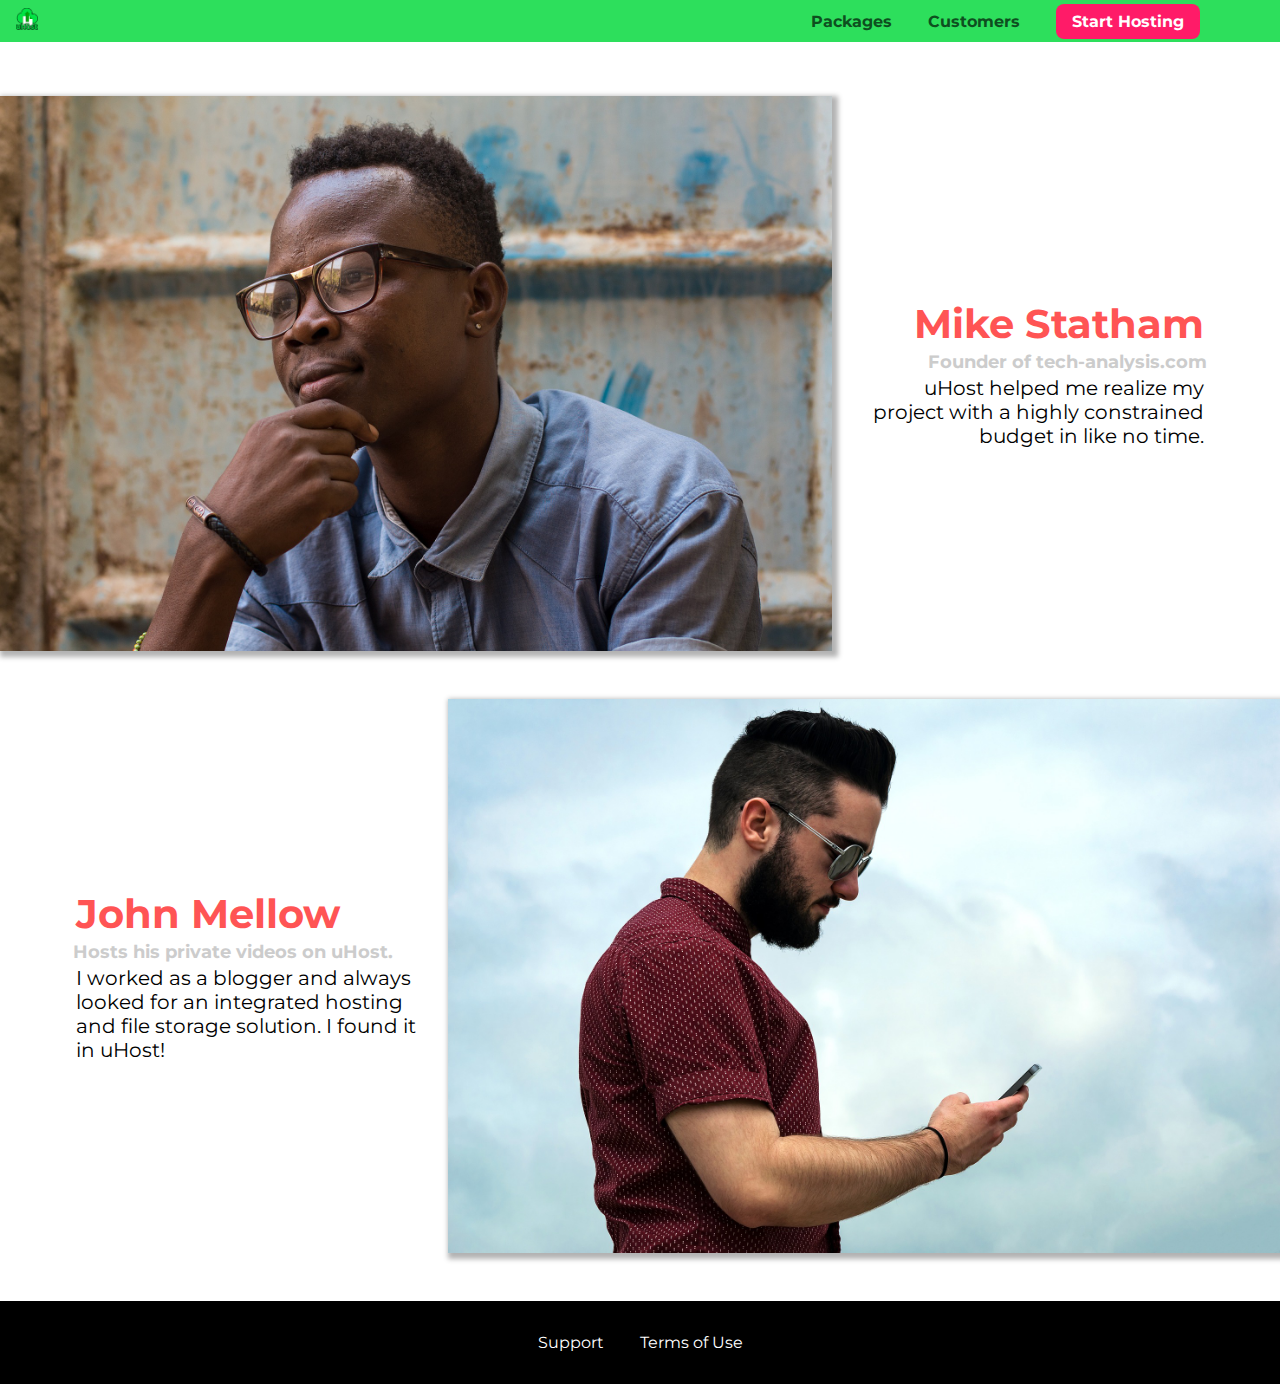
==== CSS-The Complete Guide/customers/index.html @ 4615f570 "Section-7 ended" ====
<!DOCTYPE html>
<html lang="en">
  <head>
    <meta charset="UTF-8" />
    <meta name="viewport" content="width=device-width, initial-scale=1.0" />
    <meta http-equiv="X-UA-Compatible" content="ie=edge" />
    <title>uHost Customers</title>
    <link rel="shortcut icon" href="../favicon.png" />
    <link
      href="https://fonts.googleapis.com/css?family=Anton|Montserrat:400,700"
      rel="stylesheet"
    />
    <link rel="stylesheet" href="../shared.css" />
    <link rel="stylesheet" href="customers.css" />
  </head>

  <body>
    <header class="main-header">
      <div>
        <a href="../index.html" class="main-header__brand">
          <img
            src="../images/uhost-icon.png"
            alt="uHost - Your favorite hosting company"
          />
        </a>
      </div>
      <nav class="main-nav">
        <ul class="main-nav__items">
          <li class="main-nav__item">
            <a href="../packages/index.html">Packages</a>
          </li>
          <li class="main-nav__item">
            <a href="index.html">Customers</a>
          </li>
          <li class="main-nav__item main-nav__item--cta">
            <a href="start-hosting/index.html">Start Hosting</a>
          </li>
        </ul>
      </nav>
    </header>
    <main>
      <div>
        <div class="testimonial" id="customer-1">
          <div class="testimonial__image-container">
            <img
              src="../images/customer-1.jpg"
              alt="Mike Statham - Customer"
              class="testimonial__image"
            />
          </div>
          <div class="testimonial__info">
            <h1 class="testimonial__name">Mike Statham</h1>
            <h2 class="testimonial__subtitle">
              Founder of
              <a href="tech-analysis.com">tech-analysis.com</a>
            </h2>
            <p class="testimonial__text">
              uHost helped me realize my project with a highly constrained
              budget in like no time.
            </p>
          </div>
        </div>
        <div class="testimonial" id="customer-2">
          <div class="testimonial__info">
            <h1 class="testimonial__name">John Mellow</h1>
            <h2 class="testimonial__subtitle">
              Hosts his private videos on uHost.
            </h2>
            <p class="testimonial__text">
              I worked as a blogger and always looked for an integrated hosting
              and file storage solution. I found it in uHost!
            </p>
          </div>
          <div class="testimonial__image-container">
            <img
              src="../images/customer-2.jpg"
              alt="John Mellow - Customer"
              class="testimonial__image"
            />
          </div>
        </div>
      </div>
    </main>
    <footer class="main-footer">
      <nav>
        <ul class="main-footer__links">
          <li class="main-footer__link">
            <a href="#">Support</a>
          </li>
          <li class="main-footer__link">
            <a href="#">Terms of Use</a>
          </li>
        </ul>
      </nav>
    </footer>
  </body>
</html>
---- CSS-The Complete Guide/shared.css ----
* {
    box-sizing: border-box; /* width and height include padding and borders */
}

body {
    font-family: 'Montserrat', sans-serif;
    margin: 0;
}

.main-header {
    background-color: #2ddf5c;
    width: 100%;
    padding: 8px 16px;
    /* add fixed top position */
    position: fixed;
    top: 0;
    left: 0;
    z-index: 1;                                                                                                                                
}

.main-header > div {
    display: inline-block;
    vertical-align: middle; /* align center */
}

.main-header__brand {
    color: #0e4f1f;
    text-decoration: none;
    font-weight: bold;
    font-size: 22px;
    height: 22px;
    display: inline-block;
}

.main-header__brand img {
    height: 100%;
}

.main-nav {
    display: inline-block;
    text-align: right;
    width: calc(100% - 74px);
    vertical-align: middle; /* align center both should be */
}

.main-nav__items {
    margin: 0;
    padding: 0;
    list-style: none;
}

.main-nav__item {
    display: inline-block;
    margin: 0 16px;
    text-decoration: none;
}

.main-nav__item a {
    text-decoration: none;
    color: #0e4f1f;
    font-weight: bold;
    padding: 3px 0;
}

.main-nav__item a:hover,
.main-nav__item a:active {
    color: white;
    border-bottom: 5px solid white;
}

.main-nav__item--cta a {
    color: white;
    background-color: #ff1b68;
    padding: 8px 16px;
    border-radius: 8px;
}

.main-nav__item--cta a:hover,
.main-nav__item--cta a:active {
    color: #ff1b68;
    background: white;
    border: none;

}

.main-footer {
    background: black;
    padding: 32px;
    margin-top: 48px;
}

.main-footer__links {
    list-style: none;
    margin: 0;
    padding: 0;
    text-align: center;
}

.main-footer__link {
    display: inline-block;
    margin: 0 16px;
}

.main-footer__link a {
    color: white;
    text-decoration: none;
}

.main-footer__link a:hover,
.main-footer__link a:active {
    color: #ccc;
}

.button {
    background: #0e4f1f;
    color: white;
    font: inherit;
    border: 1.5px solid #0e4f1f;
    padding: 8px;
    border-radius: 8px;
    font-weight: bold;
    cursor: pointer; 
}

.button:hover, 
.button:active {
    background: white;
    color: #0e4f1f;
}

.button:focus {
    outline: none;
}
---- CSS-The Complete Guide/customers/customers.css ----
.testimonial {
  font-size: 20px;
  margin: 48px 0;
}

.testimonial__list {
  width: 80%;
  margin: auto;
}

.testimonial:first-of-type {
  margin-top: 96px;
}

.testimonial__image-container {
  width: 65%;
  display: inline-block;
  vertical-align: middle;
  box-shadow: 3px 3px 5px 3px rgba(0, 0, 0, 0.3);
}

.testimonial__image {
  width: 100%;
  vertical-align: top;
}

.testimonial__info {
  text-align: right;
  padding: 14px;
  display: inline-block;
  vertical-align: middle;
  width: 30%;
}

#customer-2.testimonial {
  text-align: right;
}

#customer-2 .testimonial__info {
  text-align: left;
}

.testimonial__name {
  margin: 3px;
  color: #ff5454;
}

.testimonial__subtitle {
  margin: 0;
  font-size: 18px;
  color: #ccc;
}

.testimonial__subtitle a {
  color: inherit;
  text-decoration: none;
}

.testimonial__subtitle a:hover,
.testimonial__subtitle a:active {
  color: #7a7a7a;
}

.testimonial__text {
  margin: 3px;
}
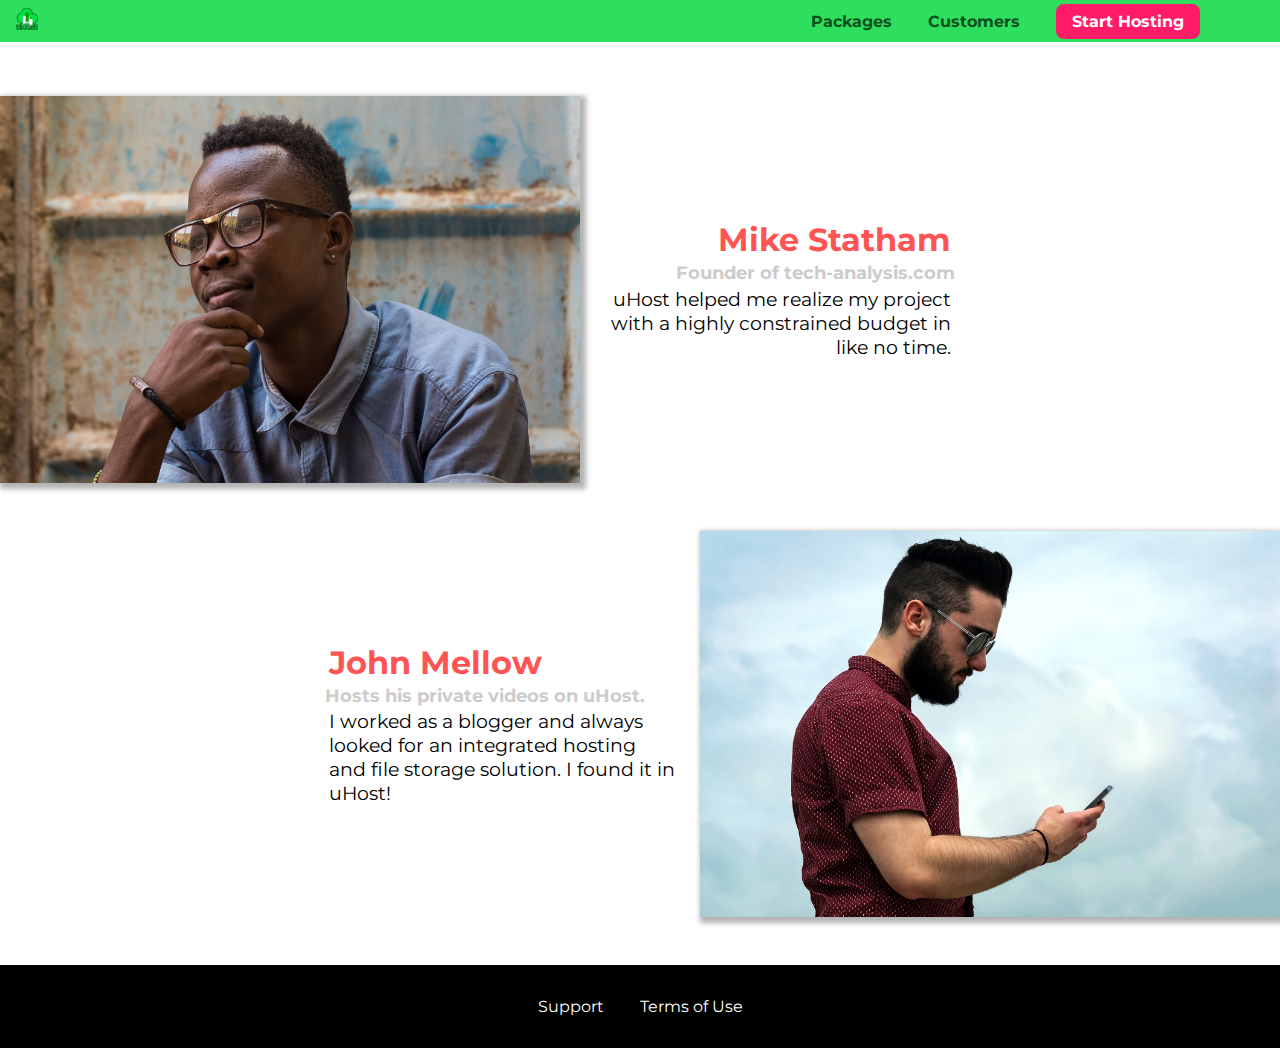
==== commit d3cf16b5: "Section-8 refactored css files with rem and em units" ====
--- a/CSS-The Complete Guide/customers/index.html
+++ b/CSS-The Complete Guide/customers/index.html
@@ -15,6 +15,7 @@
   </head>
 
   <body>
+    <div class="backdrop"></div>
     <header class="main-header">
       <div>
         <a href="../index.html" class="main-header__brand">
--- a/CSS-The Complete Guide/shared.css
+++ b/CSS-The Complete Guide/shared.css
@@ -7,10 +7,21 @@
     margin: 0;
 }
 
+.backdrop {
+    position: fixed;
+    display: none;
+    top: 0;
+    left: 0;
+    z-index: 100;
+    width: 100%;
+    height: 100%;
+    background-color: rgba(0, 0, 0, 0.5);
+}
+
 .main-header {
     background-color: #2ddf5c;
     width: 100%;
-    padding: 8px 16px;
+    padding: 0.5rem 1rem;
     /* add fixed top position */
     position: fixed;
     top: 0;
@@ -27,8 +38,8 @@
     color: #0e4f1f;
     text-decoration: none;
     font-weight: bold;
-    font-size: 22px;
-    height: 22px;
+    font-size: 1.4rem;
+    height: 1.4rem;
     display: inline-block;
 }
 
@@ -51,7 +62,7 @@
 
 .main-nav__item {
     display: inline-block;
-    margin: 0 16px;
+    margin: 0 1rem;
     text-decoration: none;
 }
 
@@ -59,7 +70,7 @@
     text-decoration: none;
     color: #0e4f1f;
     font-weight: bold;
-    padding: 3px 0;
+    padding: 0.2rem 0;
 }
 
 .main-nav__item a:hover,
@@ -71,7 +82,7 @@
 .main-nav__item--cta a {
     color: white;
     background-color: #ff1b68;
-    padding: 8px 16px;
+    padding: 0.5rem 1rem;
     border-radius: 8px;
 }
 
@@ -85,8 +96,8 @@
 
 .main-footer {
     background: black;
-    padding: 32px;
-    margin-top: 48px;
+    padding: 2rem;
+    margin-top: 3rem;
 }
 
 .main-footer__links {
@@ -98,7 +109,7 @@
 
 .main-footer__link {
     display: inline-block;
-    margin: 0 16px;
+    margin: 0 1rem;
 }
 
 .main-footer__link a {
@@ -116,7 +127,7 @@
     color: white;
     font: inherit;
     border: 1.5px solid #0e4f1f;
-    padding: 8px;
+    padding: 0.5rem;
     border-radius: 8px;
     font-weight: bold;
     cursor: pointer; 
--- a/CSS-The Complete Guide/customers/customers.css
+++ b/CSS-The Complete Guide/customers/customers.css
@@ -1,6 +1,6 @@
 .testimonial {
-  font-size: 20px;
-  margin: 48px 0;
+  font-size: 1.2rem;
+  margin: 3rem 0;
 }
 
 .testimonial__list {
@@ -9,11 +9,12 @@
 }
 
 .testimonial:first-of-type {
-  margin-top: 96px;
+  margin-top: 6rem;
 }
 
 .testimonial__image-container {
   width: 65%;
+  max-width: 580px;
   display: inline-block;
   vertical-align: middle;
   box-shadow: 3px 3px 5px 3px rgba(0, 0, 0, 0.3);
@@ -26,7 +27,7 @@
 
 .testimonial__info {
   text-align: right;
-  padding: 14px;
+  padding: 0.9rem;
   display: inline-block;
   vertical-align: middle;
   width: 30%;
@@ -41,13 +42,14 @@
 }
 
 .testimonial__name {
-  margin: 3px;
+  margin: 0.2rem;
   color: #ff5454;
+  font-size: 2rem;
 }
 
 .testimonial__subtitle {
   margin: 0;
-  font-size: 18px;
+  font-size: 1.1rem;
   color: #ccc;
 }
 
@@ -62,5 +64,5 @@
 }
 
 .testimonial__text {
-  margin: 3px;
+  margin: 0.2rem;
 }
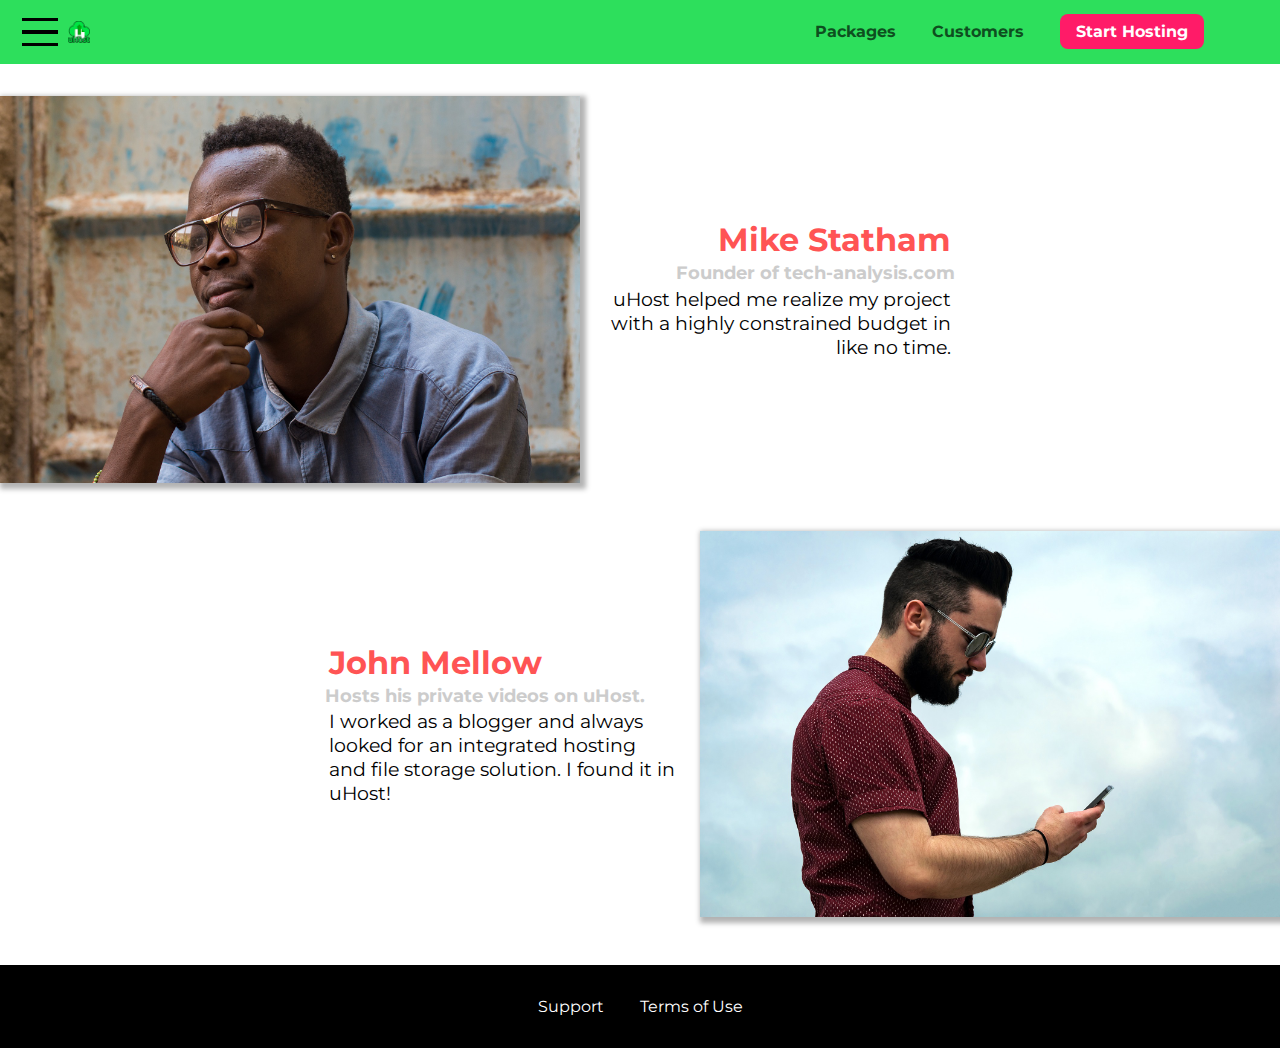
==== commit b5a4b351: "Section-9 ended" ====
--- a/CSS-The Complete Guide/customers/index.html
+++ b/CSS-The Complete Guide/customers/index.html
@@ -18,6 +18,11 @@
     <div class="backdrop"></div>
     <header class="main-header">
       <div>
+        <button class="toggle-button">
+          <span class="toggle-button__bar"></span>
+          <span class="toggle-button__bar"></span>
+          <span class="toggle-button__bar"></span>
+        </button>
         <a href="../index.html" class="main-header__brand">
           <img
             src="../images/uhost-icon.png"
@@ -39,6 +44,19 @@
         </ul>
       </nav>
     </header>
+    <nav class="mobile-nav">
+      <ul class="mobile-nav__items">
+        <li class="mobile-nav__item">
+          <a href="../packages/index.html">Packages</a>
+        </li>
+        <li class="mobile-nav__item">
+          <a href="index.html">Customers</a>
+        </li>
+        <li class="mobile-nav__item mobile-nav__item--cta">
+          <a href="../start-hosting/index.html">Start Hosting</a>
+        </li>
+      </ul>
+    </nav>
     <main>
       <div>
         <div class="testimonial" id="customer-1">
@@ -94,5 +112,6 @@
         </ul>
       </nav>
     </footer>
+    <script type="text/javascript" src="../shared.js"></script>
   </body>
 </html>
--- a/CSS-The Complete Guide/shared.css
+++ b/CSS-The Complete Guide/shared.css
@@ -1,144 +1,202 @@
 * {
-    box-sizing: border-box; /* width and height include padding and borders */
+  box-sizing: border-box; /* width and height include padding and borders */
 }
 
 body {
-    font-family: 'Montserrat', sans-serif;
-    margin: 0;
+  font-family: "Montserrat", sans-serif;
+  margin: 0;
 }
 
 .backdrop {
-    position: fixed;
-    display: none;
-    top: 0;
-    left: 0;
-    z-index: 100;
-    width: 100%;
-    height: 100%;
-    background-color: rgba(0, 0, 0, 0.5);
+  position: fixed;
+  display: none;
+  top: 0;
+  left: 0;
+  z-index: 100;
+  width: 100vw;
+  height: 100vh;
+  background-color: rgba(0, 0, 0, 0.5);
 }
 
 .main-header {
-    background-color: #2ddf5c;
-    width: 100%;
-    padding: 0.5rem 1rem;
-    /* add fixed top position */
-    position: fixed;
-    top: 0;
-    left: 0;
-    z-index: 1;                                                                                                                                
+  background-color: #2ddf5c;
+  width: 100%;
+  padding: 0.5rem 1rem;
+  /* add fixed top position */
+  position: fixed;
+  top: 0;
+  left: 0;
+  z-index: 1;
 }
 
 .main-header > div {
-    display: inline-block;
-    vertical-align: middle; /* align center */
+  display: inline-block;
+  vertical-align: middle; /* align center */
+}
+
+.toggle-button {
+  width: 3rem;
+  background: transparent;
+  border: none;
+  cursor: pointer;
+  padding-top: 0;
+  padding-bottom: 0;
+  vertical-align: middle;
+}
+
+.toggle-button:focus {
+  outline: none;
+}
+
+.toggle-button__bar {
+  width: 100%;
+  height: 0.2rem;
+  background: black;
+  display: block;
+  margin: 0.6rem 0;
 }
 
 .main-header__brand {
-    color: #0e4f1f;
-    text-decoration: none;
-    font-weight: bold;
-    font-size: 1.4rem;
-    height: 1.4rem;
-    display: inline-block;
+  color: #0e4f1f;
+  text-decoration: none;
+  font-weight: bold;
+  font-size: 1.4rem;
+  height: 1.4rem;
+  display: inline-block;
+  vertical-align: middle;
 }
 
 .main-header__brand img {
-    height: 100%;
+  height: 100%;
 }
 
 .main-nav {
-    display: inline-block;
-    text-align: right;
-    width: calc(100% - 74px);
-    vertical-align: middle; /* align center both should be */
+  display: inline-block;
+  text-align: right;
+  width: calc(100% - 122px);
+  vertical-align: middle; /* align center both should be */
 }
 
 .main-nav__items {
-    margin: 0;
-    padding: 0;
-    list-style: none;
+  margin: 0;
+  padding: 0;
+  list-style: none;
 }
 
 .main-nav__item {
-    display: inline-block;
-    margin: 0 1rem;
-    text-decoration: none;
-}
-
-.main-nav__item a {
-    text-decoration: none;
-    color: #0e4f1f;
-    font-weight: bold;
-    padding: 0.2rem 0;
+  display: inline-block;
+  margin: 0 1rem;
+  text-decoration: none;
+}
+
+.main-nav__item a,
+.mobile-nav__item a {
+  text-decoration: none;
+  color: #0e4f1f;
+  font-weight: bold;
+  padding: 0.2rem 0;
 }
 
 .main-nav__item a:hover,
 .main-nav__item a:active {
-    color: white;
-    border-bottom: 5px solid white;
-}
-
-.main-nav__item--cta a {
-    color: white;
-    background-color: #ff1b68;
-    padding: 0.5rem 1rem;
-    border-radius: 8px;
+  color: white;
+  border-bottom: 5px solid white;
+}
+
+.main-nav__item--cta a,
+.mobile-nav__item a:hover,
+.mobile-nav__item a:active {
+  color: white;
+  background-color: #ff1b68;
+  padding: 0.5rem 1rem;
+  border-radius: 8px;
 }
 
 .main-nav__item--cta a:hover,
-.main-nav__item--cta a:active {
-    color: #ff1b68;
-    background: white;
-    border: none;
-
+.main-nav__item--cta a:active,
+.mobile-nav__item {
+  color: #ff1b68;
+  background: white;
+  border: none;
 }
 
 .main-footer {
-    background: black;
-    padding: 2rem;
-    margin-top: 3rem;
+  background: black;
+  padding: 2rem;
+  margin-top: 3rem;
 }
 
 .main-footer__links {
-    list-style: none;
-    margin: 0;
-    padding: 0;
-    text-align: center;
+  list-style: none;
+  margin: 0;
+  padding: 0;
+  text-align: center;
 }
 
 .main-footer__link {
-    display: inline-block;
-    margin: 0 1rem;
+  display: inline-block;
+  margin: 0 1rem;
 }
 
 .main-footer__link a {
-    color: white;
-    text-decoration: none;
+  color: white;
+  text-decoration: none;
 }
 
 .main-footer__link a:hover,
 .main-footer__link a:active {
-    color: #ccc;
+  color: #ccc;
+}
+
+.mobile-nav {
+  display: none;
+  position: fixed;
+  z-index: 101;
+  top: 0;
+  left: 0;
+  background: white;
+  width: 80%;
+  height: 100vh;
+}
+
+.mobile-nav__items {
+  width: 90%;
+  height: 100%;
+  list-style: none;
+  margin: 10% auto;
+  padding: 0;
+  text-align: center;
+}
+
+.mobile-nav__item {
+  margin: 1rem 0;
+}
+
+.mobile-nav__item a {
+  font-size: 1.5rem;
 }
 
 .button {
-    background: #0e4f1f;
-    color: white;
-    font: inherit;
-    border: 1.5px solid #0e4f1f;
-    padding: 0.5rem;
-    border-radius: 8px;
-    font-weight: bold;
-    cursor: pointer; 
-}
-
-.button:hover, 
+  background: #0e4f1f;
+  color: white;
+  font: inherit;
+  border: 1.5px solid #0e4f1f;
+  padding: 0.5rem;
+  border-radius: 8px;
+  font-weight: bold;
+  cursor: pointer;
+}
+
+.button:hover,
 .button:active {
-    background: white;
-    color: #0e4f1f;
+  background: white;
+  color: #0e4f1f;
 }
 
 .button:focus {
-    outline: none;
-}+  outline: none;
+}
+
+.open {
+  display: block !important;
+}
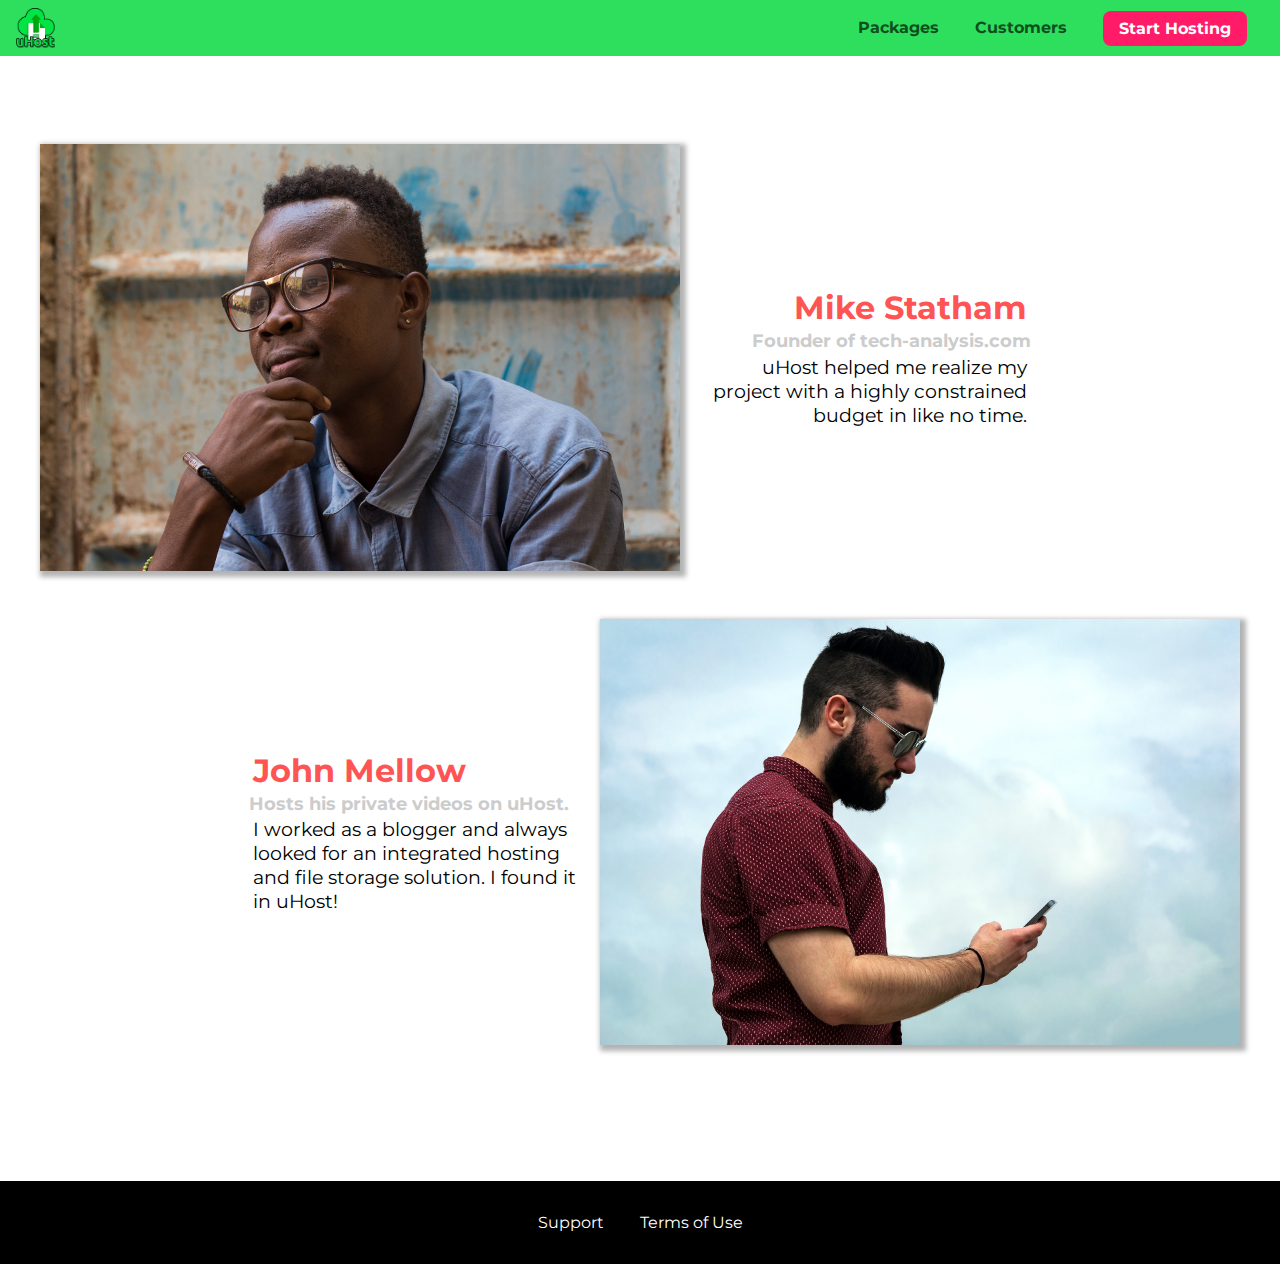
==== commit e91ba81f: "Section-10 finished" ====
--- a/CSS-The Complete Guide/customers/index.html
+++ b/CSS-The Complete Guide/customers/index.html
@@ -2,8 +2,8 @@
 <html lang="en">
   <head>
     <meta charset="UTF-8" />
-    <meta name="viewport" content="width=device-width, initial-scale=1.0" />
     <meta http-equiv="X-UA-Compatible" content="ie=edge" />
+    <meta name="viewport" content="width=device-width,initial-scale=1.0">
     <title>uHost Customers</title>
     <link rel="shortcut icon" href="../favicon.png" />
     <link
--- a/CSS-The Complete Guide/shared.css
+++ b/CSS-The Complete Guide/shared.css
@@ -5,6 +5,11 @@
 body {
   font-family: "Montserrat", sans-serif;
   margin: 0;
+}
+
+main {
+   min-height: calc(100vh - 3.5rem - 8rem); /* calculation for footer */
+   margin-top: 3.5rem;
 }
 
 .backdrop {
@@ -60,8 +65,7 @@
   color: #0e4f1f;
   text-decoration: none;
   font-weight: bold;
-  font-size: 1.4rem;
-  height: 1.4rem;
+  height: 2.5rem;
   display: inline-block;
   vertical-align: middle;
 }
@@ -71,10 +75,7 @@
 }
 
 .main-nav {
-  display: inline-block;
-  text-align: right;
-  width: calc(100% - 122px);
-  vertical-align: middle; /* align center both should be */
+  display: none;
 }
 
 .main-nav__items {
@@ -120,10 +121,24 @@
   border: none;
 }
 
+@media (min-width: 40rem) {
+  .toggle-button {
+    display: none;
+  }
+
+  .main-nav {
+    display: inline-block;
+    text-align: right;
+    width: calc(100% - 44px);
+    vertical-align: middle; /* align center both should be */
+  }
+}
+
 .main-footer {
   background: black;
   padding: 2rem;
   margin-top: 3rem;
+
 }
 
 .main-footer__links {
@@ -134,8 +149,7 @@
 }
 
 .main-footer__link {
-  display: inline-block;
-  margin: 0 1rem;
+  margin: 1rem 0;
 }
 
 .main-footer__link a {
@@ -200,3 +214,10 @@
 .open {
   display: block !important;
 }
+
+@media (min-width: 40rem) {
+  .main-footer__link {
+    display: inline-block;
+    margin: 0 1rem;
+  }
+}--- a/CSS-The Complete Guide/customers/customers.css
+++ b/CSS-The Complete Guide/customers/customers.css
@@ -1,22 +1,14 @@
+main {
+  padding: 2.5rem;
+}
+
 .testimonial {
   font-size: 1.2rem;
-  margin: 3rem 0;
-}
-
-.testimonial__list {
-  width: 80%;
-  margin: auto;
-}
-
-.testimonial:first-of-type {
-  margin-top: 6rem;
 }
 
 .testimonial__image-container {
-  width: 65%;
-  max-width: 580px;
-  display: inline-block;
-  vertical-align: middle;
+  width: 100%;
+  max-width: 40rem;
   box-shadow: 3px 3px 5px 3px rgba(0, 0, 0, 0.3);
 }
 
@@ -28,9 +20,6 @@
 .testimonial__info {
   text-align: right;
   padding: 0.9rem;
-  display: inline-block;
-  vertical-align: middle;
-  width: 30%;
 }
 
 #customer-2.testimonial {
@@ -66,3 +55,22 @@
 .testimonial__text {
   margin: 0.2rem;
 }
+
+@media (min-width: 40rem) {
+  .testimonial {
+    margin: 3rem auto;
+    max-width: 1500px;
+  }
+
+  .testimonial__image-container {
+    display: inline-block;
+    vertical-align: middle;
+    width: 66%;
+  }
+
+  .testimonial__info {
+    display: inline-block;
+    vertical-align: middle;
+    width: 30%;
+  }
+}
